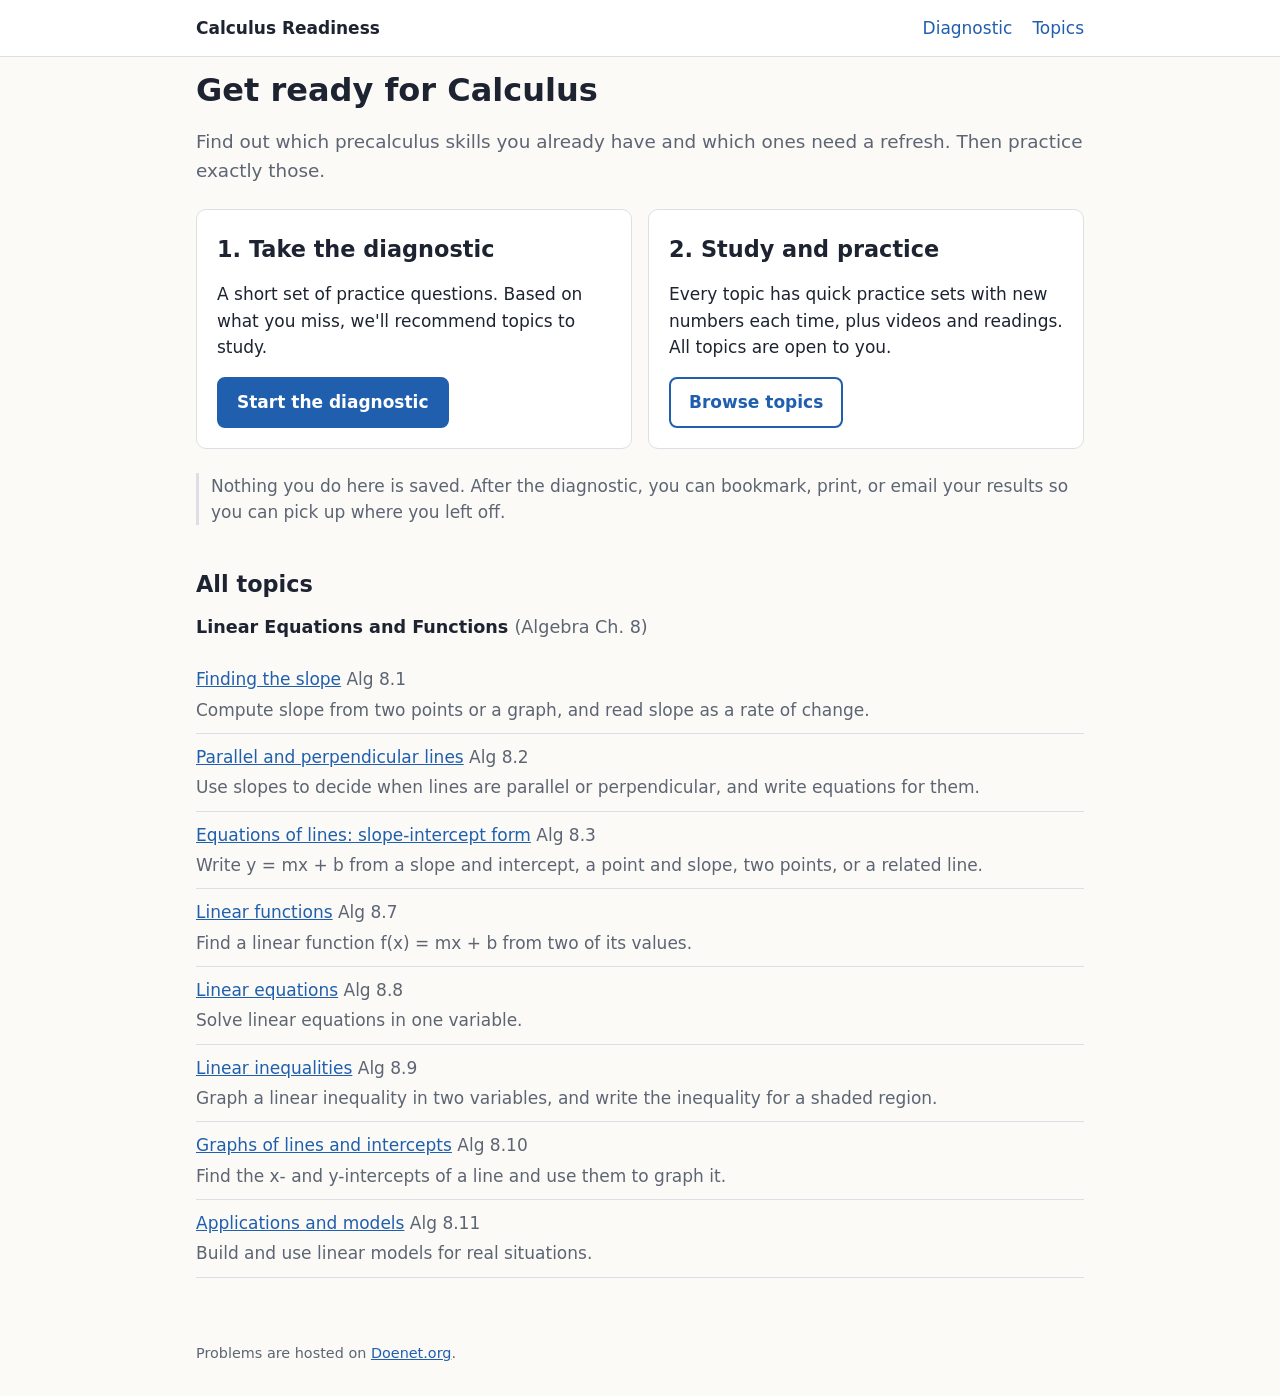
==== index.html @ c2883451 "Calculus Readiness prototype (Algebra Ch. 8) Static site: diagnostic, URL-based study plan, and topi" ====
<!doctype html>
<html lang="en">
<head>
    <meta charset="utf-8" />
    <meta name="viewport" content="width=device-width, initial-scale=1" />
    <title>Calculus Readiness</title>
    <link rel="stylesheet" href="css/style.css" />
</head>
<body>
    <header class="site-header">
        <div class="container">
            <a class="brand" href="index.html">Calculus Readiness</a>
            <nav aria-label="Main">
                <a href="diagnostic.html">Diagnostic</a>
                <a href="index.html#topics">Topics</a>
            </nav>
        </div>
    </header>

    <main class="container">
        <section class="hero">
            <h1>Get ready for Calculus</h1>
            <p class="lead">
                Find out which precalculus skills you already have and which
                ones need a refresh. Then practice exactly those.
            </p>
        </section>

        <section class="card-grid" aria-label="Get started">
            <div class="card">
                <h2>1. Take the diagnostic</h2>
                <p>
                    A short set of practice questions. Based on what you miss,
                    we'll recommend topics to study.
                </p>
                <a class="button" href="diagnostic.html">Start the diagnostic</a>
            </div>
            <div class="card">
                <h2>2. Study and practice</h2>
                <p>
                    Every topic has quick practice sets with new numbers each
                    time, plus videos and readings. All topics are open to you.
                </p>
                <a class="button secondary" href="#topics">Browse topics</a>
            </div>
        </section>

        <p class="note">
            Nothing you do here is saved. After the diagnostic, you can
            bookmark, print, or email your results so you can pick up where you
            left off.
        </p>

        <section id="topics" aria-labelledby="topics-heading">
            <h2 id="topics-heading">All topics</h2>
            <div id="topic-list"></div>
        </section>
    </main>

    <footer class="site-footer container">
        Problems are hosted on <a href="https://www.doenet.org">Doenet.org</a>.
    </footer>

    <script src="js/course-data.js"></script>
    <script src="js/common.js"></script>
    <script>
        const list = document.getElementById("topic-list");
        for (const unit of Course.units) {
            list.append(
                h("h3", {}, unit.title, " ", h("span", { class: "muted" }, `(${unit.source})`)),
                h(
                    "ul",
                    { class: "topic-list" },
                    unit.topics.map((topic) =>
                        h(
                            "li",
                            {},
                            h("a", { href: topicUrl(topic.id) }, topic.title),
                            h("span", { class: "muted" }, ` ${topic.section}`),
                            h("p", {}, topic.summary),
                        ),
                    ),
                ),
            );
        }
    </script>
</body>
</html>
---- css/style.css ----
:root {
    --bg: #fbfaf7;
    --surface: #ffffff;
    --text: #1d2330;
    --muted: #5d6573;
    --border: #dcdfe4;
    --accent: #1f5fae;
    --accent-text: #ffffff;
    --accent-soft: #e7eef8;
    --focus: #f0a400;
    --radius: 10px;
    color-scheme: light;
}

@media (prefers-color-scheme: dark) {
    :root {
        --bg: #14171c;
        --surface: #1d2128;
        --text: #e7e9ee;
        --muted: #a1a8b5;
        --border: #343a45;
        --accent: #7fb0ef;
        --accent-text: #0e1726;
        --accent-soft: #223249;
        color-scheme: dark;
    }
}

* {
    box-sizing: border-box;
}

body {
    margin: 0;
    background: var(--bg);
    color: var(--text);
    font: 17px/1.55 system-ui, -apple-system, "Segoe UI", Roboto, sans-serif;
}

a {
    color: var(--accent);
}

:focus-visible {
    outline: 3px solid var(--focus);
    outline-offset: 2px;
}

h1, h2, h3 {
    line-height: 1.25;
}

h1 {
    font-size: 2rem;
    margin: 0.4em 0 0.3em;
}

h2 {
    font-size: 1.4rem;
    margin-top: 2em;
}

h3 {
    font-size: 1.1rem;
}

.container {
    max-width: 920px;
    margin: 0 auto;
    padding: 0 16px;
}

.muted {
    color: var(--muted);
    font-weight: normal;
}

.lead {
    font-size: 1.15rem;
    color: var(--muted);
}

.eyebrow {
    margin: 0;
    color: var(--muted);
    font-size: 0.85rem;
    text-transform: uppercase;
    letter-spacing: 0.04em;
}

.note {
    color: var(--muted);
    border-left: 3px solid var(--border);
    padding-left: 12px;
}

/* Header / footer */

.site-header {
    background: var(--surface);
    border-bottom: 1px solid var(--border);
}

.site-header .container {
    display: flex;
    align-items: center;
    justify-content: space-between;
    gap: 16px;
    min-height: 56px;
    flex-wrap: wrap;
}

.brand {
    font-weight: 700;
    color: var(--text);
    text-decoration: none;
}

.site-header nav {
    display: flex;
    gap: 20px;
}

.site-header nav a {
    text-decoration: none;
}

.site-header nav a[aria-current="page"] {
    font-weight: 700;
}

.site-footer {
    margin-top: 64px;
    padding-bottom: 32px;
    color: var(--muted);
    font-size: 0.9rem;
}

/* Buttons */

.button {
    display: inline-block;
    padding: 10px 18px;
    border: 2px solid var(--accent);
    border-radius: 8px;
    background: var(--accent);
    color: var(--accent-text);
    font: inherit;
    font-weight: 600;
    text-decoration: none;
    cursor: pointer;
}

.button.secondary {
    background: transparent;
    color: var(--accent);
}

.button.small {
    padding: 5px 12px;
    font-size: 0.9rem;
}

.button[aria-pressed="true"] {
    background: var(--accent);
    color: var(--accent-text);
}

.button:disabled {
    opacity: 0.4;
    cursor: default;
}

.button[hidden] {
    display: none;
}

.actions {
    display: flex;
    flex-wrap: wrap;
    align-items: center;
    gap: 10px;
}

/* Cards and lists */

.card-grid {
    display: grid;
    grid-template-columns: repeat(auto-fit, minmax(260px, 1fr));
    gap: 16px;
    margin: 24px 0;
}

.card {
    background: var(--surface);
    border: 1px solid var(--border);
    border-radius: var(--radius);
    padding: 20px;
}

.card h2,
.card h3 {
    margin-top: 0.2em;
}

.card-list {
    list-style: none;
    padding: 0;
    display: grid;
    gap: 14px;
}

.topic-list {
    list-style: none;
    padding: 0;
}

.topic-list li {
    padding: 10px 0;
    border-bottom: 1px solid var(--border);
}

.topic-list li p {
    margin: 4px 0 0;
    color: var(--muted);
}

.topic-list.compact li {
    padding: 6px 0;
}

/* Doenet embeds */

.embed {
    width: 100%;
    min-height: 300px;
    border: 1px solid var(--border);
    border-radius: var(--radius);
    background: var(--surface);
    overflow: hidden;
}

.embed iframe {
    width: 100%;
    height: 100%;
    border: 0;
    display: block;
}

/* Diagnostic */

.runner-head {
    display: flex;
    flex-wrap: wrap;
    align-items: center;
    justify-content: space-between;
    gap: 12px;
    margin-bottom: 12px;
}

.dots {
    list-style: none;
    display: flex;
    flex-wrap: wrap;
    gap: 6px;
    padding: 0;
    margin: 0;
}

.dot {
    width: 34px;
    height: 34px;
    border-radius: 50%;
    border: 2px solid var(--border);
    background: var(--surface);
    color: var(--text);
    font: inherit;
    font-size: 0.85rem;
    cursor: pointer;
}

.dot.answered {
    background: var(--accent-soft);
    border-color: var(--accent);
}

.dot[aria-current="step"] {
    border-color: var(--accent);
    background: var(--accent);
    color: var(--accent-text);
}

.status {
    margin: 12px 0;
    padding: 12px 16px;
    background: var(--surface);
    border: 1px solid var(--border);
    border-radius: var(--radius);
}

.status p {
    margin: 4px 0;
}

.runner-nav {
    display: flex;
    flex-wrap: wrap;
    gap: 10px;
    justify-content: space-between;
}

/* Results */

.save-box {
    background: var(--accent-soft);
    border-radius: var(--radius);
    padding: 4px 20px 16px;
}

.save-box h2 {
    margin-top: 0.8em;
}

.results-link {
    font-size: 0.85rem;
    word-break: break-all;
}

/* Topic page */

.breadcrumbs {
    margin: 20px 0 0;
}

.practice-list {
    padding: 0;
    list-style: none;
}

.practice-list li {
    margin: 24px 0;
}

.video-grid {
    display: grid;
    grid-template-columns: repeat(auto-fit, minmax(280px, 1fr));
    gap: 16px;
}

.video {
    aspect-ratio: 16 / 9;
}

.video iframe {
    width: 100%;
    height: 100%;
    border: 0;
    border-radius: var(--radius);
}

figure {
    margin: 0;
}

figcaption {
    color: var(--muted);
    font-size: 0.9rem;
    margin-top: 4px;
}

.placeholder {
    color: var(--muted);
    border: 1px dashed var(--border);
    border-radius: var(--radius);
    padding: 20px;
    text-align: center;
}

.pager {
    display: flex;
    justify-content: space-between;
    gap: 16px;
    margin-top: 48px;
    padding-top: 16px;
    border-top: 1px solid var(--border);
}

/* Print: results page is the main thing students print */

@media print {
    :root {
        --bg: #fff;
        --surface: #fff;
        --text: #000;
        --muted: #333;
        --accent: #000;
        --accent-soft: #fff;
    }

    .site-header nav,
    .no-print,
    .card .button {
        display: none !important;
    }

    .card {
        break-inside: avoid;
    }

    .save-box {
        border: 1px solid #999;
    }
}
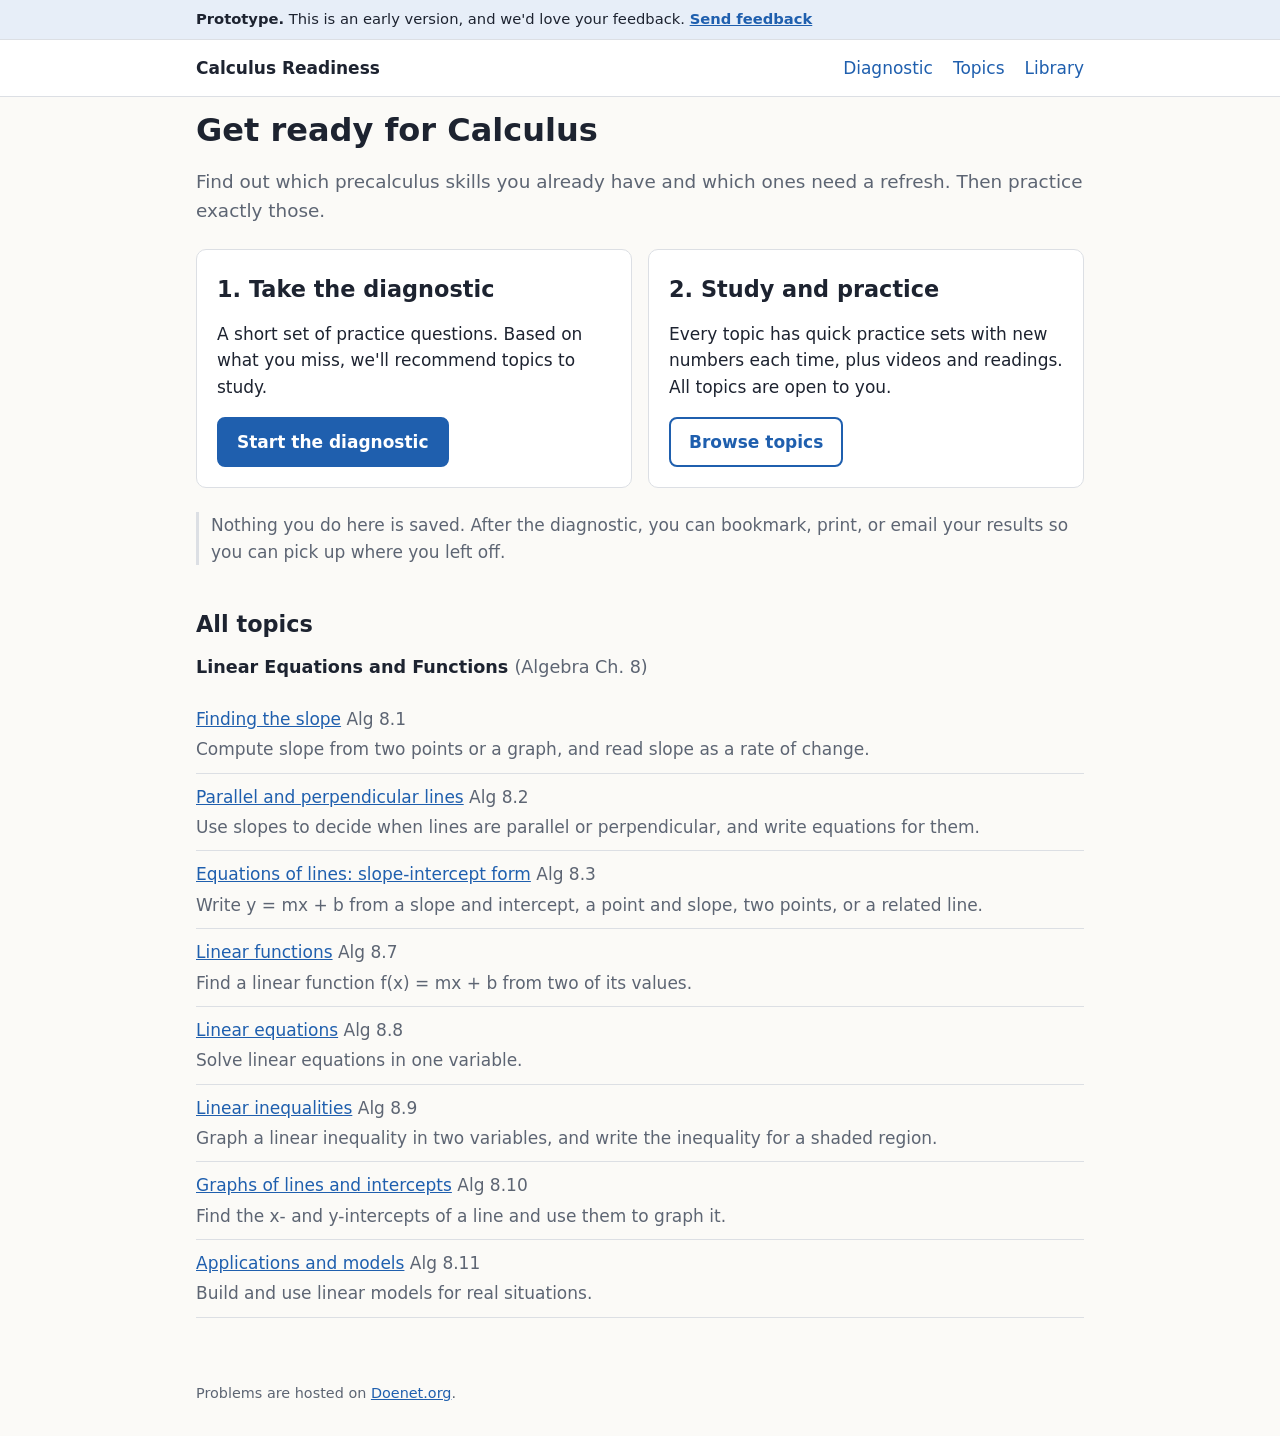
==== commit 035869ba: "Add problem library browser library.html browses Algebra, Trigonometry, and Probability by chapter a" ====
--- a/index.html
+++ b/index.html
@@ -13,6 +13,7 @@
             <nav aria-label="Main">
                 <a href="diagnostic.html">Diagnostic</a>
                 <a href="index.html#topics">Topics</a>
+                <a href="library.html">Library</a>
             </nav>
         </div>
     </header>
--- a/css/style.css
+++ b/css/style.css
@@ -94,6 +94,19 @@
     padding-left: 12px;
 }
 
+/* Prototype banner */
+
+.prototype-banner {
+    background: var(--accent-soft);
+    border-bottom: 1px solid var(--border);
+    font-size: 0.92rem;
+    padding: 8px 0;
+}
+
+.prototype-banner a {
+    font-weight: 600;
+}
+
 /* Header / footer */
 
 .site-header {
@@ -411,3 +424,226 @@
         border: 1px solid #999;
     }
 }
+
+/* Problem library */
+
+.container.wide {
+    max-width: 1440px;
+}
+
+.library {
+    display: grid;
+    grid-template-columns: 300px minmax(0, 1fr);
+    gap: 28px;
+    align-items: start;
+    padding-top: 16px;
+}
+
+.lib-sidebar {
+    position: sticky;
+    top: 0;
+    max-height: 100vh;
+    overflow-y: auto;
+    padding: 4px 4px 24px 0;
+}
+
+.lib-title {
+    font-size: 1.4rem;
+    margin: 0.3em 0 0.8em;
+}
+
+.lib-sidebar label {
+    display: block;
+    font-weight: 600;
+    font-size: 0.9rem;
+    margin-bottom: 4px;
+}
+
+.lib-sidebar select {
+    width: 100%;
+    font: inherit;
+    padding: 8px 10px;
+    border: 1px solid var(--border);
+    border-radius: 8px;
+    background: var(--surface);
+    color: var(--text);
+    margin-bottom: 16px;
+}
+
+.chapter {
+    border-bottom: 1px solid var(--border);
+}
+
+.chapter summary {
+    display: flex;
+    justify-content: space-between;
+    align-items: baseline;
+    gap: 8px;
+    padding: 9px 4px;
+    cursor: pointer;
+    font-weight: 600;
+    font-size: 0.95rem;
+}
+
+.chapter ul {
+    list-style: none;
+    margin: 0 0 8px;
+    padding: 0;
+}
+
+.chapter li a {
+    display: flex;
+    justify-content: space-between;
+    gap: 8px;
+    padding: 6px 8px 6px 18px;
+    border-radius: 6px;
+    color: var(--text);
+    text-decoration: none;
+    font-size: 0.92rem;
+}
+
+.chapter li a:hover {
+    background: var(--accent-soft);
+}
+
+.chapter li a[aria-current] {
+    background: var(--accent);
+    color: var(--accent-text);
+}
+
+.count {
+    flex-shrink: 0;
+    color: var(--muted);
+    font-size: 0.8rem;
+    font-weight: normal;
+}
+
+.chapter li a[aria-current] .count {
+    color: inherit;
+}
+
+.lib-section h2 {
+    margin-top: 0.2em;
+}
+
+.problem-list {
+    list-style: none;
+    padding: 0;
+    display: grid;
+    gap: 10px;
+}
+
+.problem-list a {
+    display: grid;
+    grid-template-columns: auto 1fr;
+    column-gap: 12px;
+    row-gap: 4px;
+    padding: 14px 16px;
+    background: var(--surface);
+    border: 1px solid var(--border);
+    border-radius: var(--radius);
+    color: var(--text);
+    text-decoration: none;
+}
+
+.problem-list a:hover {
+    border-color: var(--accent);
+}
+
+.problem-list a[aria-current] {
+    border-color: var(--accent);
+    box-shadow: inset 4px 0 0 var(--accent);
+}
+
+.problem-number {
+    font-weight: 700;
+    color: var(--accent);
+}
+
+.problem-title {
+    font-weight: 600;
+}
+
+.problem-about,
+.problem-meta {
+    grid-column: 2;
+    color: var(--muted);
+    font-size: 0.9rem;
+    white-space: pre-line;
+}
+
+.problem-meta {
+    font-size: 0.8rem;
+}
+
+.lib-preview {
+    background: var(--bg);
+}
+
+.preview-head {
+    padding-bottom: 12px;
+}
+
+.preview-head h2 {
+    margin: 0.2em 0 0.5em;
+    font-size: 1.25rem;
+}
+
+#preview-close {
+    float: right;
+}
+
+.preview-about {
+    color: var(--muted);
+    font-size: 0.92rem;
+    white-space: pre-line;
+}
+
+/* Wide screens: tree | list | preview side by side */
+@media (min-width: 1100px) {
+    body.preview-open .library {
+        grid-template-columns: 280px minmax(280px, 0.8fr) minmax(460px, 1.3fr);
+    }
+
+    body.preview-open .problem-about {
+        display: -webkit-box;
+        -webkit-line-clamp: 2;
+        -webkit-box-orient: vertical;
+        overflow: hidden;
+    }
+
+    .lib-preview {
+        position: sticky;
+        top: 0;
+        max-height: 100vh;
+        overflow-y: auto;
+        padding: 4px 4px 24px 20px;
+        border-left: 1px solid var(--border);
+    }
+}
+
+/* Narrower screens: preview opens as an overlay */
+@media (max-width: 1099px) {
+    .lib-preview {
+        position: fixed;
+        inset: 0;
+        z-index: 50;
+        overflow-y: auto;
+        padding: 16px;
+    }
+
+    body.preview-open {
+        overflow: hidden;
+    }
+}
+
+@media (max-width: 799px) {
+    .library {
+        grid-template-columns: minmax(0, 1fr);
+    }
+
+    .lib-sidebar {
+        position: static;
+        max-height: none;
+    }
+}
